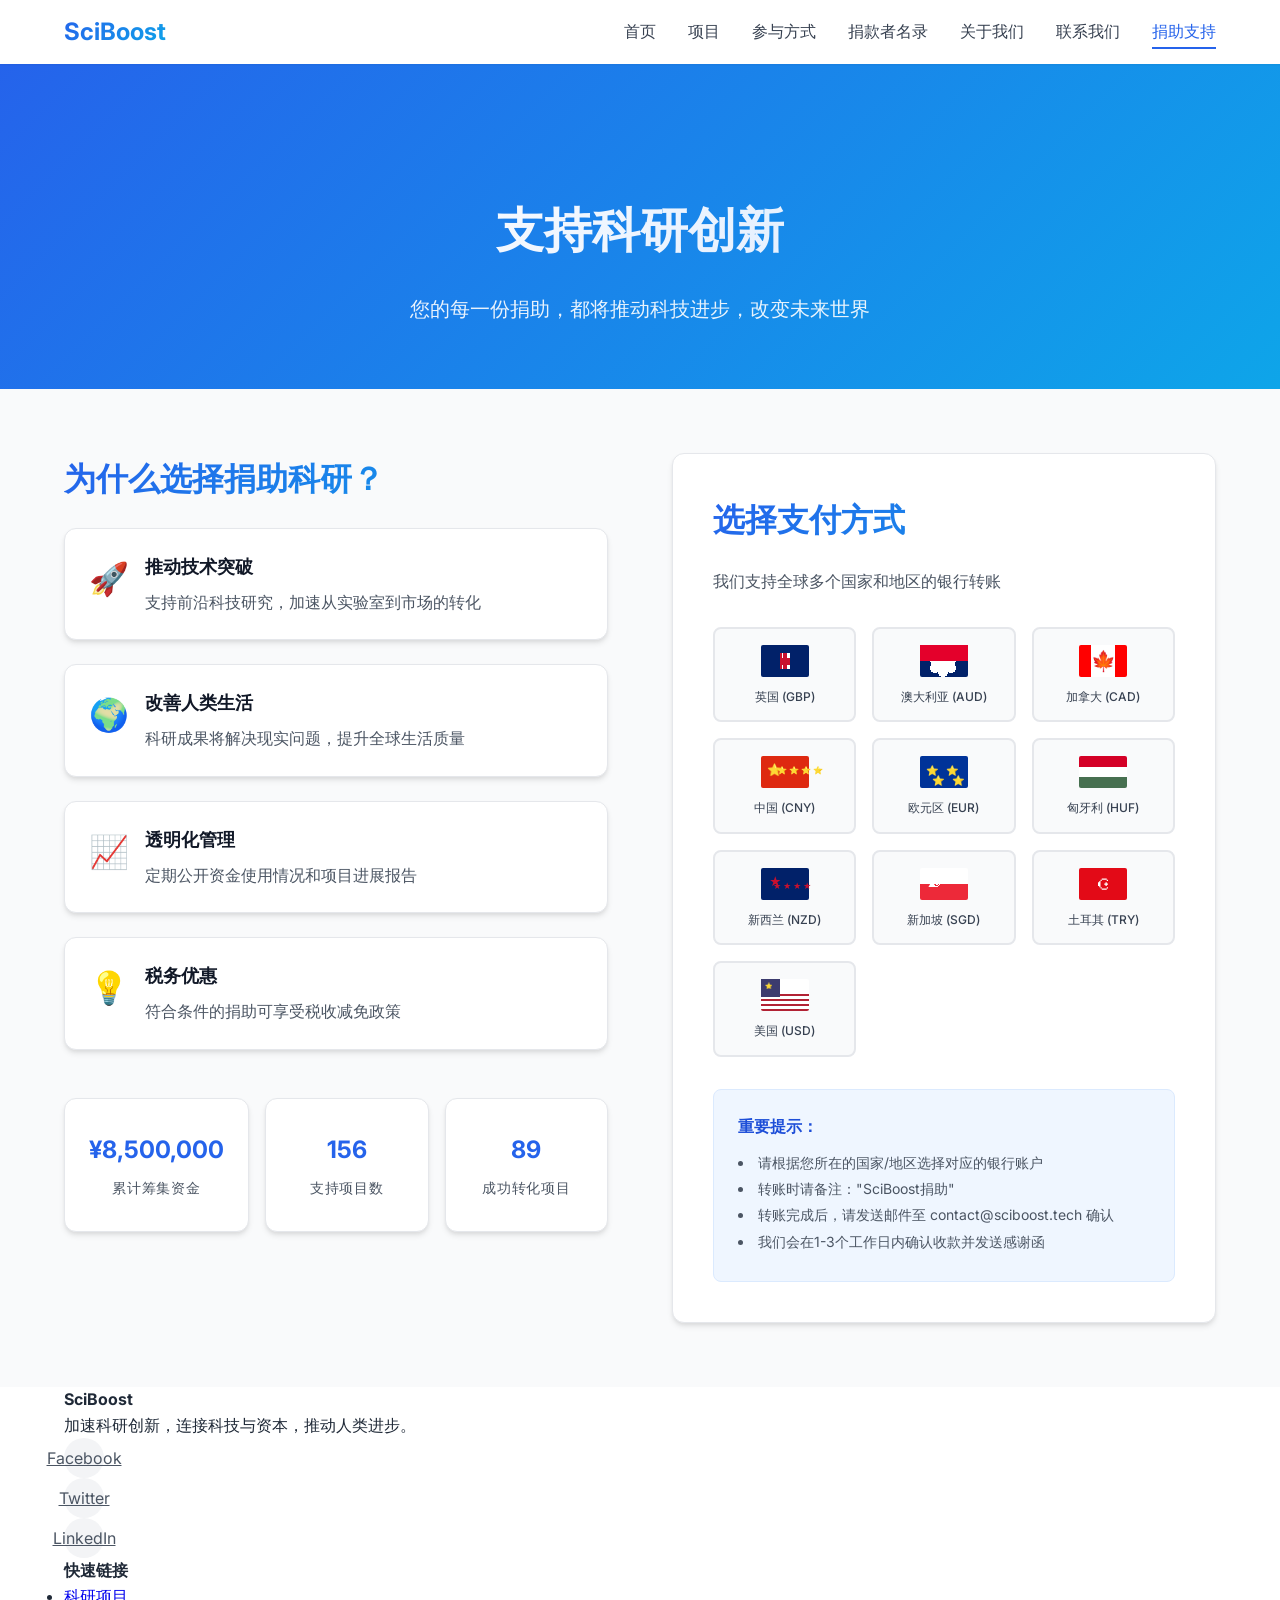
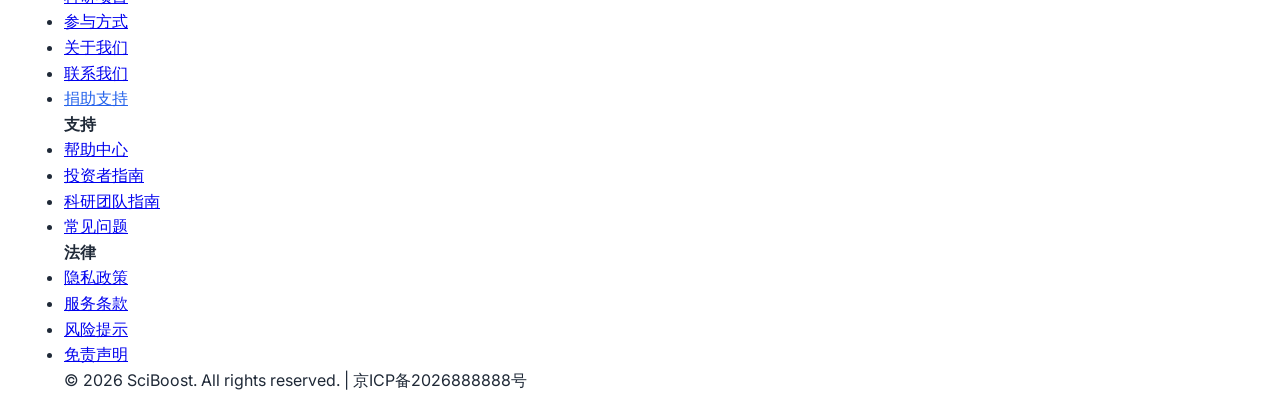
==== donation.html @ 9446a7ec "更新捐款方式和感谢页面" ====
<!DOCTYPE html>
<html lang="zh-CN">
<head>
    <meta charset="UTF-8">
    <meta name="viewport" content="width=device-width, initial-scale=1.0">
    <title>捐助支持 - SciBoost</title>
    <link rel="stylesheet" href="styles.css">
    <link rel="preconnect" href="https://fonts.googleapis.com">
    <link rel="preconnect" href="https://fonts.gstatic.com" crossorigin>
    <link href="https://fonts.googleapis.com/css2?family=Inter:wght@300;400;500;600;700&display=swap" rel="stylesheet">
</head>
<body>
    <!-- 导航栏 -->
    <nav class="navbar">
        <div class="container">
            <div class="logo">
                <a href="index.html" class="logo-text">SciBoost</a>
            </div>
            <ul class="nav-links">
                <li><a href="index.html">首页</a></li>
                <li><a href="index.html#projects">项目</a></li>
                <li><a href="index.html#how-to-participate">参与方式</a></li>
                <li><a href="donors.html">捐款者名录</a></li>
                <li><a href="index.html#about">关于我们</a></li>
                <li><a href="index.html#contact">联系我们</a></li>
                <li><a href="donation.html" class="active">捐助支持</a></li>
            </ul>
            <div class="mobile-menu-toggle">
                <span></span>
                <span></span>
                <span></span>
            </div>
        </div>
    </nav>

    <!-- 支付页面头部 -->
    <section class="donation-hero">
        <div class="container">
            <div class="donation-hero-content">
                <h1 class="donation-title">支持科研创新</h1>
                <p class="donation-subtitle">您的每一份捐助，都将推动科技进步，改变未来世界</p>
            </div>
        </div>
    </section>

    <!-- 支付页面主体 -->
    <section class="donation-main">
        <div class="container">
            <div class="donation-content">
                <!-- 左侧：支付说明 -->
                <div class="donation-info">
                    <h2>为什么选择捐助科研？</h2>
                    <div class="donation-benefits">
                        <div class="benefit-item">
                            <div class="benefit-icon">🚀</div>
                            <div class="benefit-content">
                                <h3>推动技术突破</h3>
                                <p>支持前沿科技研究，加速从实验室到市场的转化</p>
                            </div>
                        </div>
                        <div class="benefit-item">
                            <div class="benefit-icon">🌍</div>
                            <div class="benefit-content">
                                <h3>改善人类生活</h3>
                                <p>科研成果将解决现实问题，提升全球生活质量</p>
                            </div>
                        </div>
                        <div class="benefit-item">
                            <div class="benefit-icon">📈</div>
                            <div class="benefit-content">
                                <h3>透明化管理</h3>
                                <p>定期公开资金使用情况和项目进展报告</p>
                            </div>
                        </div>
                        <div class="benefit-item">
                            <div class="benefit-icon">💡</div>
                            <div class="benefit-content">
                                <h3>税务优惠</h3>
                                <p>符合条件的捐助可享受税收减免政策</p>
                            </div>
                        </div>
                    </div>

                    <div class="donation-stats">
                        <div class="stat-card">
                            <div class="stat-number">¥8,500,000</div>
                            <div class="stat-label">累计筹集资金</div>
                        </div>
                        <div class="stat-card">
                            <div class="stat-number">156</div>
                            <div class="stat-label">支持项目数</div>
                        </div>
                        <div class="stat-card">
                            <div class="stat-number">89</div>
                            <div class="stat-label">成功转化项目</div>
                        </div>
                    </div>
                </div>

                <!-- 右侧：银行账户选择 -->
                <div class="bank-accounts">
                    <h2>选择支付方式</h2>
                    <p class="bank-accounts-subtitle">我们支持全球多个国家和地区的银行转账</p>

                    <div class="country-flags">
                        <!-- 英国 -->
                        <div class="country-flag" data-country="uk">
                            <div class="flag-icon">
                                <div class="flag-uk"></div>
                            </div>
                            <div class="flag-name">英国 (GBP)</div>
                        </div>

                        <!-- 澳大利亚 -->
                        <div class="country-flag" data-country="au">
                            <div class="flag-icon">
                                <div class="flag-au"></div>
                            </div>
                            <div class="flag-name">澳大利亚 (AUD)</div>
                        </div>

                        <!-- 加拿大 -->
                        <div class="country-flag" data-country="ca">
                            <div class="flag-icon">
                                <div class="flag-ca"></div>
                            </div>
                            <div class="flag-name">加拿大 (CAD)</div>
                        </div>

                        <!-- 中国 -->
                        <div class="country-flag" data-country="cn">
                            <div class="flag-icon">
                                <div class="flag-cn"></div>
                            </div>
                            <div class="flag-name">中国 (CNY)</div>
                        </div>

                        <!-- 欧元区 -->
                        <div class="country-flag" data-country="eu">
                            <div class="flag-icon">
                                <div class="flag-eu"></div>
                            </div>
                            <div class="flag-name">欧元区 (EUR)</div>
                        </div>

                        <!-- 匈牙利 -->
                        <div class="country-flag" data-country="hu">
                            <div class="flag-icon">
                                <div class="flag-hu"></div>
                            </div>
                            <div class="flag-name">匈牙利 (HUF)</div>
                        </div>

                        <!-- 新西兰 -->
                        <div class="country-flag" data-country="nz">
                            <div class="flag-icon">
                                <div class="flag-nz"></div>
                            </div>
                            <div class="flag-name">新西兰 (NZD)</div>
                        </div>

                        <!-- 新加坡 -->
                        <div class="country-flag" data-country="sg">
                            <div class="flag-icon">
                                <div class="flag-sg"></div>
                            </div>
                            <div class="flag-name">新加坡 (SGD)</div>
                        </div>

                        <!-- 土耳其 -->
                        <div class="country-flag" data-country="tr">
                            <div class="flag-icon">
                                <div class="flag-tr"></div>
                            </div>
                            <div class="flag-name">土耳其 (TRY)</div>
                        </div>

                        <!-- 美国 -->
                        <div class="country-flag" data-country="us">
                            <div class="flag-icon">
                                <div class="flag-us"></div>
                            </div>
                            <div class="flag-name">美国 (USD)</div>
                        </div>
                    </div>

                    <div class="donation-note">
                        <p><strong>重要提示：</strong></p>
                        <ul>
                            <li>请根据您所在的国家/地区选择对应的银行账户</li>
                            <li>转账时请备注："SciBoost捐助"</li>
                            <li>转账完成后，请发送邮件至 contact@sciboost.tech 确认</li>
                            <li>我们会在1-3个工作日内确认收款并发送感谢函</li>
                        </ul>
                    </div>
                </div>
            </div>
        </div>
    </section>

    <!-- 银行账户详情弹窗 -->
    <div class="bank-modal" id="bankModal">
        <div class="bank-modal-overlay" id="bankModalOverlay"></div>
        <div class="bank-modal-content">
            <div class="bank-modal-header">
                <h3 id="modalCountryName">银行账户详情</h3>
                <button class="bank-modal-close" id="bankModalClose">
                    <svg width="24" height="24" viewBox="0 0 24 24" fill="none" stroke="currentColor" stroke-width="2">
                        <line x1="18" y1="6" x2="6" y2="18"></line>
                        <line x1="6" y1="6" x2="18" y2="18"></line>
                    </svg>
                </button>
            </div>
            <div class="bank-modal-body" id="bankModalBody">
                <!-- 账户详情将通过JavaScript动态填充 -->
            </div>
            <div class="bank-modal-footer">
                <button class="btn btn-secondary" id="copyAllBtn">复制全部信息</button>
                <button class="btn btn-primary" id="closeModalBtn">关闭</button>
            </div>
        </div>
    </div>

    <!-- 页脚 -->
    <footer class="footer">
        <div class="container">
            <div class="footer-content">
                <div class="footer-section">
                    <h4 class="footer-title">SciBoost</h4>
                    <p class="footer-description">
                        加速科研创新，连接科技与资本，推动人类进步。
                    </p>
                    <div class="footer-social">
                        <a href="#" class="social-link">Facebook</a>
                        <a href="#" class="social-link">Twitter</a>
                        <a href="#" class="social-link">LinkedIn</a>
                    </div>
                </div>
                <div class="footer-section">
                    <h4 class="footer-subtitle">快速链接</h4>
                    <ul class="footer-links">
                        <li><a href="index.html#projects">科研项目</a></li>
                        <li><a href="index.html#how-to-participate">参与方式</a></li>
                        <li><a href="index.html#about">关于我们</a></li>
                        <li><a href="index.html#contact">联系我们</a></li>
                        <li><a href="donation.html" style="color: var(--primary-blue)">捐助支持</a></li>
                    </ul>
                </div>
                <div class="footer-section">
                    <h4 class="footer-subtitle">支持</h4>
                    <ul class="footer-links">
                        <li><a href="#">帮助中心</a></li>
                        <li><a href="#">投资者指南</a></li>
                        <li><a href="#">科研团队指南</a></li>
                        <li><a href="#">常见问题</a></li>
                    </ul>
                </div>
                <div class="footer-section">
                    <h4 class="footer-subtitle">法律</h4>
                    <ul class="footer-links">
                        <li><a href="#">隐私政策</a></li>
                        <li><a href="#">服务条款</a></li>
                        <li><a href="#">风险提示</a></li>
                        <li><a href="#">免责声明</a></li>
                    </ul>
                </div>
            </div>
            <div class="footer-bottom">
                <p>&copy; 2026 SciBoost. All rights reserved. | 京ICP备2026888888号</p>
            </div>
        </div>
    </footer>

    <script src="script.js"></script>
    <script>
        // 银行账户数据
        const bankAccounts = {
            uk: {
                country: '英国 (GBP)',
                accounts: [
                    { label: '账户名称', value: 'XU YANG' },
                    { label: '账号', value: '45175877' },
                    { label: 'SORT码', value: '60-84-64', note: '从英国汇款时使用' },
                    { label: 'IBAN代码', value: 'GB86 TRWI 6084 6445 1758 77' },
                    { label: 'Swift/BIC', value: 'TRWIGB2LXXX', note: '从英国境外汇款时使用' },
                    { label: '银行名称和地址', value: 'Wise Payments Limited, Worship Square, 65 Clifton Street, London, EC2A 4JE, United Kingdom' }
                ]
            },
            au: {
                country: '澳大利亚 (AUD)',
                accounts: [
                    { label: '账户名称', value: 'XU YANG' },
                    { label: '账号', value: '239695052' },
                    { label: 'BSB代码', value: '774-001', note: '从澳大利亚汇款时使用' },
                    { label: 'Swift/BIC', value: 'TRWIAUS1XXX', note: '从澳大利亚境外汇款时使用' },
                    { label: '银行名称和地址', value: 'Wise Australia Pty Ltd, Suite 1, Level 11, 66 Goulburn Street, Sydney, NSW, 2000, Australia' }
                ]
            },
            ca: {
                country: '加拿大 (CAD)',
                accounts: [
                    { label: '账户名称', value: 'XU YANG' },
                    { label: '账号', value: '200117439887' },
                    { label: '机构号码', value: '621', note: '从加拿大汇款时使用' },
                    { label: '汇款号码', value: '16001', note: '从加拿大汇款时使用' },
                    { label: 'Swift/BIC', value: 'TRWICAW1XXX', note: '从加拿大境外汇款时使用' },
                    { label: '银行名称和地址', value: 'Wise Payments Canada Inc., 99 Bank Street, Suite 1420, Ottawa, ON, K1P 1H4, Canada' }
                ]
            },
            cn: {
                country: '中国 (CNY)',
                accounts: [
                    { label: '账户名称', value: 'XU YANG' },
                    { label: 'IBAN代码', value: 'GB86 TRWI 6084 6445 1758 77' },
                    { label: 'Swift/BIC', value: 'TRWIGB2LXXX' },
                    { label: '银行名称和地址', value: 'Wise Payments Limited, Worship Square, 65 Clifton Street, London, EC2A 4JE, United Kingdom' }
                ]
            },
            eu: {
                country: '欧元区 (EUR)',
                accounts: [
                    { label: '账户名称', value: 'XU YANG' },
                    { label: 'IBAN代码', value: 'BE55 9675 1150 8244' },
                    { label: 'Swift/BIC', value: 'TRWIBEB1XXX', note: '从SEPA境外汇款时使用' },
                    { label: '银行名称和地址', value: 'Wise, Rue du Trône 100, 3rd floor, Brussels, 1050, Belgium' }
                ]
            },
            hu: {
                country: '匈牙利 (HUF)',
                accounts: [
                    { label: '账户名称', value: 'XU YANG' },
                    { label: '账号', value: '12600016-10807794-31022361' },
                    { label: 'IBAN代码', value: 'HU02 1260 0016 1080 7794 3102 2361' },
                    { label: 'Swift/BIC', value: 'TRWIBEBBXXX', note: '从匈牙利境外汇款时使用' },
                    { label: '银行名称和地址', value: 'Wise, Rue du Trône 100, 3rd floor, Brussels, 1050, Belgium' }
                ]
            },
            nz: {
                country: '新西兰 (NZD)',
                accounts: [
                    { label: '账户名称', value: 'XU YANG' },
                    { label: '账号', value: '04-2021-0374983-80' },
                    { label: 'Swift/BIC', value: 'TRWINZ21XXX', note: '从新西兰境外汇款时使用' },
                    { label: '银行名称和地址', value: 'Wise Payments Ltd. - New Zealand Branch, 1st Floor, Worship Square, 65 Clifton Street, London, EC2A 4JE, United Kingdom' }
                ]
            },
            sg: {
                country: '新加坡 (SGD)',
                accounts: [
                    { label: '账户名称', value: 'XU YANG' },
                    { label: '账号', value: '271-870-12' },
                    { label: '银行代码', value: '0516', note: '从新加坡汇款时使用' },
                    { label: 'Swift/BIC', value: 'TRWISGSGXXX', note: '从新加坡境外汇款时使用' },
                    { label: '银行名称和地址', value: 'Wise Asia-Pacific Pte. Ltd., 2 Tanjong Katong Road, #07-01, PLQ3, Singapore, 437161, Singapore' }
                ]
            },
            tr: {
                country: '土耳其 (TRY)',
                accounts: [
                    { label: '账户持有人', value: 'XU YANG' },
                    { label: 'IBAN代码', value: 'TR53 0010 3000 0000 0081 1715 92' },
                    { label: '银行名称', value: 'Fibabanka A.Ş.' },
                    { label: '银行名称和地址', value: 'Wise Payments Limited, 1st Floor, Worship Square, 65 Clifton Street, London, EC2A 4JE, United Kingdom' }
                ]
            },
            us: {
                country: '美国 (USD)',
                accounts: [
                    { label: '账户名称', value: 'XU YANG' },
                    { label: '账号', value: '219409703802' },
                    { label: '账户类型', value: 'Checking', note: '从美国汇款时使用' },
                    { label: '汇款路径代码', value: '101019628', note: '供电汇和ACH使用' },
                    { label: 'Swift/BIC', value: 'TRWIUS35XXX', note: '从美国境外汇款时使用' },
                    { label: '银行名称和地址', value: 'Wise US Inc, 108 W 13th St, Wilmington, DE, 19801, United States' }
                ]
            }
        };

        // 初始化支付页面
        document.addEventListener('DOMContentLoaded', function() {
            initDonationPage();
        });

        function initDonationPage() {
            const countryFlags = document.querySelectorAll('.country-flag');
            const modal = document.getElementById('bankModal');
            const modalOverlay = document.getElementById('bankModalOverlay');
            const modalClose = document.getElementById('bankModalClose');
            const closeModalBtn = document.getElementById('closeModalBtn');
            const copyAllBtn = document.getElementById('copyAllBtn');

            // 为每个国家旗帜添加点击事件
            countryFlags.forEach(flag => {
                flag.addEventListener('click', function() {
                    const country = this.dataset.country;
                    showBankModal(country);
                });
            });

            // 关闭弹窗
            function closeModal() {
                modal.classList.remove('active');
                document.body.style.overflow = '';
            }

            modalClose.addEventListener('click', closeModal);
            closeModalBtn.addEventListener('click', closeModal);
            modalOverlay.addEventListener('click', closeModal);

            // ESC键关闭弹窗
            document.addEventListener('keydown', function(e) {
                if (e.key === 'Escape' && modal.classList.contains('active')) {
                    closeModal();
                }
            });

            // 复制全部信息
            copyAllBtn.addEventListener('click', function() {
                const modalBody = document.getElementById('bankModalBody');
                const accountItems = modalBody.querySelectorAll('.account-item');
                let allInfo = '';

                accountItems.forEach(item => {
                    const label = item.querySelector('.account-label').textContent;
                    const value = item.querySelector('.account-value').textContent;
                    const note = item.querySelector('.account-note');
                    
                    allInfo += `${label}: ${value}\n`;
                    if (note) {
                        allInfo += `备注: ${note.textContent}\n`;
                    }
                    allInfo += '\n';
                });

                copyToClipboard(allInfo, '全部信息已复制到剪贴板');
            });
        }

        function showBankModal(country) {
            const accountData = bankAccounts[country];
            if (!accountData) return;

            const modal = document.getElementById('bankModal');
            const modalCountryName = document.getElementById('modalCountryName');
            const modalBody = document.getElementById('bankModalBody');

            modalCountryName.textContent = `${accountData.country} - 银行账户详情`;

            // 生成账户详情HTML
            let accountHTML = '';
            accountData.accounts.forEach((account, index) => {
                accountHTML += `
                    <div class="account-item">
                        <div class="account-label-wrapper">
                            <span class="account-label">${account.label}</span>
                            <button class="copy-btn" data-index="${index}">复制</button>
                        </div>
                        <div class="account-value" data-value="${account.value}">${account.value}</div>
                        ${account.note ? `<div class="account-note">${account.note}</div>` : ''}
                    </div>
                `;
            });

            modalBody.innerHTML = accountHTML;

            // 为每个复制按钮添加事件
            const copyBtns = modalBody.querySelectorAll('.copy-btn');
            copyBtns.forEach(btn => {
                btn.addEventListener('click', function() {
                    const index = this.dataset.index;
                    const accountItem = accountData.accounts[index];
                    const textToCopy = `${accountItem.label}: ${accountItem.value}`;
                    
                    copyToClipboard(textToCopy, `${accountItem.label}已复制到剪贴板`);
                });
            });

            // 显示弹窗
            modal.classList.add('active');
            document.body.style.overflow = 'hidden';
        }

        function copyToClipboard(text, successMessage) {
            navigator.clipboard.writeText(text).then(function() {
                showCopyMessage(successMessage);
            }).catch(function(err) {
                // 降级方案
                const textArea = document.createElement('textarea');
                textArea.value = text;
                document.body.appendChild(textArea);
                textArea.select();
                document.execCommand('copy');
                document.body.removeChild(textArea);
                showCopyMessage(successMessage);
            });
        }

        function showCopyMessage(message) {
            const messageDiv = document.createElement('div');
            messageDiv.textContent = message;
            messageDiv.style.cssText = `
                position: fixed;
                top: 100px;
                right: 20px;
                background: var(--success-green);
                color: white;
                padding: 1rem 1.5rem;
                border-radius: 8px;
                font-weight: 500;
                z-index: 9999;
                transform: translateX(100%);
                transition: transform 0.3s ease-out;
                max-width: 300px;
                box-shadow: 0 4px 12px rgba(0, 0, 0, 0.15);
                backdrop-filter: blur(10px);
            `;

            document.body.appendChild(messageDiv);

            setTimeout(() => {
                messageDiv.style.transform = 'translateX(0)';
            }, 100);

            setTimeout(() => {
                messageDiv.style.transform = 'translateX(100%)';
                setTimeout(() => {
                    if (messageDiv.parentNode) {
                        document.body.removeChild(messageDiv);
                    }
                }, 300);
            }, 3000);
        }
    </script>
</body>
</html>
---- styles.css ----
/* ========================================
   SciBoost 科技研发资金募集网站样式
   主色调：蓝色 + 白色
   风格：现代科技、专业可信、清爽简洁
   ======================================== */

/* CSS 重置和基础样式 */
* {
    margin: 0;
    padding: 0;
    box-sizing: border-box;
}

:root {
    /* 主色调 */
    --primary-blue: #2563eb;
    --primary-blue-dark: #1d4ed8;
    --primary-blue-light: #3b82f6;
    --primary-blue-100: #dbeafe;
    --primary-blue-50: #eff6ff;
    
    /* 辅助色 */
    --secondary-blue: #0ea5e9;
    --accent-cyan: #06b6d4;
    --success-green: #10b981;
    --warning-orange: #f59e0b;
    --error-red: #ef4444;
    
    /* 中性色 */
    --white: #ffffff;
    --gray-50: #f9fafb;
    --gray-100: #f3f4f6;
    --gray-200: #e5e7eb;
    --gray-300: #d1d5db;
    --gray-400: #9ca3af;
    --gray-500: #6b7280;
    --gray-600: #4b5563;
    --gray-700: #374151;
    --gray-800: #1f2937;
    --gray-900: #111827;
    --black: #000000;
    
    /* 渐变 */
    --gradient-blue: linear-gradient(135deg, var(--primary-blue) 0%, var(--secondary-blue) 100%);
    --gradient-blue-light: linear-gradient(135deg, var(--primary-blue-light) 0%, var(--accent-cyan) 100%);
    --gradient-hero: linear-gradient(135deg, rgba(37, 99, 235, 0.9) 0%, rgba(14, 165, 233, 0.8) 100%);
    
    /* 阴影 */
    --shadow-sm: 0 1px 2px 0 rgba(0, 0, 0, 0.05);
    --shadow-md: 0 4px 6px -1px rgba(0, 0, 0, 0.1), 0 2px 4px -1px rgba(0, 0, 0, 0.06);
    --shadow-lg: 0 10px 15px -3px rgba(0, 0, 0, 0.1), 0 4px 6px -2px rgba(0, 0, 0, 0.05);
    --shadow-xl: 0 20px 25px -5px rgba(0, 0, 0, 0.1), 0 10px 10px -5px rgba(0, 0, 0, 0.04);
    
    /* 圆角 */
    --radius-sm: 0.25rem;
    --radius-md: 0.375rem;
    --radius-lg: 0.5rem;
    --radius-xl: 0.75rem;
    --radius-2xl: 1rem;
    
    /* 过渡动画 */
    --transition-fast: 0.15s ease-in-out;
    --transition-normal: 0.3s ease-in-out;
    --transition-slow: 0.5s ease-in-out;
}

html {
    scroll-behavior: smooth;
}

body {
    font-family: 'Inter', -apple-system, BlinkMacSystemFont, 'Segoe UI', Roboto, 'Helvetica Neue', Arial, sans-serif;
    line-height: 1.6;
    color: var(--gray-800);
    background-color: var(--white);
    -webkit-font-smoothing: antialiased;
    -moz-osx-font-smoothing: grayscale;
}

/* 容器 */
.container {
    max-width: 1200px;
    margin: 0 auto;
    padding: 0 1.5rem;
}

/* 按钮样式 */
.btn {
    display: inline-flex;
    align-items: center;
    justify-content: center;
    padding: 0.75rem 1.5rem;
    border: none;
    border-radius: var(--radius-lg);
    font-weight: 500;
    font-size: 1rem;
    text-decoration: none;
    cursor: pointer;
    transition: all var(--transition-fast);
    outline: none;
    position: relative;
    overflow: hidden;
}

.btn::before {
    content: '';
    position: absolute;
    top: 50%;
    left: 50%;
    width: 0;
    height: 0;
    border-radius: 50%;
    background: rgba(255, 255, 255, 0.3);
    transform: translate(-50%, -50%);
    transition: width var(--transition-normal), height var(--transition-normal);
}

.btn:active::before {
    width: 300px;
    height: 300px;
}

.btn-primary {
    background: var(--gradient-blue);
    color: var(--white);
    box-shadow: var(--shadow-md);
}

.btn-primary:hover {
    transform: translateY(-2px);
    box-shadow: var(--shadow-lg);
}

.btn-primary:active {
    transform: translateY(0);
}

.btn-secondary {
    background: transparent;
    color: var(--primary-blue);
    border: 2px solid var(--primary-blue);
}

.btn-secondary:hover {
    background: var(--primary-blue);
    color: var(--white);
}

.btn-large {
    padding: 1rem 2rem;
    font-size: 1.125rem;
    font-weight: 600;
}

.btn-small {
    padding: 0.5rem 1rem;
    font-size: 0.875rem;
}

/* 导航栏 */
.navbar {
    position: fixed;
    top: 0;
    left: 0;
    right: 0;
    background: rgba(255, 255, 255, 0.95);
    backdrop-filter: blur(10px);
    box-shadow: var(--shadow-sm);
    z-index: 1000;
    transition: all var(--transition-normal);
}

.navbar.scrolled {
    background: var(--white);
    box-shadow: var(--shadow-md);
}

.navbar .container {
    display: flex;
    align-items: center;
    justify-content: space-between;
    height: 4rem;
}

.logo {
    display: flex;
    align-items: center;
}

.logo-text {
    font-size: 1.5rem;
    font-weight: 700;
    background: var(--gradient-blue);
    -webkit-background-clip: text;
    -webkit-text-fill-color: transparent;
    background-clip: text;
}

.nav-links {
    display: flex;
    list-style: none;
    gap: 2rem;
}

.nav-links a {
    text-decoration: none;
    color: var(--gray-700);
    font-weight: 500;
    transition: color var(--transition-fast);
    position: relative;
}

.nav-links a:hover {
    color: var(--primary-blue);
}

.nav-links a::after {
    content: '';
    position: absolute;
    bottom: -0.5rem;
    left: 0;
    width: 0;
    height: 2px;
    background: var(--primary-blue);
    transition: width var(--transition-fast);
}

.nav-links a:hover::after {
    width: 100%;
}

.nav-links a.active {
    color: var(--primary-blue);
}

.nav-links a.active::after {
    width: 100%;
}

.mobile-menu-toggle {
    display: none;
    flex-direction: column;
    cursor: pointer;
    padding: 0.5rem;
}

.mobile-menu-toggle span {
    width: 24px;
    height: 2px;
    background: var(--gray-800);
    margin: 3px 0;
    transition: var(--transition-fast);
}

.mobile-menu-toggle.active span:nth-child(1) {
    transform: rotate(45deg) translate(5px, 5px);
}

.mobile-menu-toggle.active span:nth-child(2) {
    opacity: 0;
}

.mobile-menu-toggle.active span:nth-child(3) {
    transform: rotate(-45deg) translate(7px, -6px);
}

/* 移动端菜单样式 */
@media (max-width: 768px) {
    .nav-links {
        position: fixed;
        top: 4rem;
        right: -100%;
        width: 100%;
        height: calc(100vh - 4rem);
        background: var(--white);
        flex-direction: column;
        padding: 2rem;
        gap: 1.5rem;
        transition: right var(--transition-normal);
        box-shadow: var(--shadow-lg);
        overflow-y: auto;
    }

    .nav-links.active {
        right: 0;
    }

    .nav-links a {
        font-size: 1.125rem;
        padding: 0.75rem 0;
        border-bottom: 1px solid var(--gray-200);
    }

    .nav-links a::after {
        display: none;
    }
}

/* Hero 区域 */
.hero {
    position: relative;
    min-height: 100vh;
    display: flex;
    align-items: center;
    justify-content: center;
    background: url('https://images.unsplash.com/photo-1518770660439-4636190af475?w=1920&h=1080&fit=crop') center/cover no-repeat;
    overflow: hidden;
}

.hero-background {
    position: absolute;
    top: 0;
    left: 0;
    right: 0;
    bottom: 0;
    background: var(--gradient-hero);
}

.gradient-overlay {
    position: absolute;
    top: 0;
    left: 0;
    right: 0;
    bottom: 0;
    background: radial-gradient(circle at 20% 30%, rgba(59, 130, 246, 0.3) 0%, transparent 50%),
                radial-gradient(circle at 80% 70%, rgba(14, 165, 233, 0.2) 0%, transparent 50%);
}

.hero-content {
    position: relative;
    text-align: center;
    color: var(--white);
    z-index: 2;
    max-width: 800px;
    padding: 0 1.5rem;
    animation: fadeInUp 1s ease-out;
}

.hero-title {
    font-size: 4rem;
    font-weight: 800;
    margin-bottom: 1rem;
    letter-spacing: -0.02em;
}

.gradient-text {
    background: linear-gradient(135deg, var(--white) 0%, var(--primary-blue-100) 100%);
    -webkit-background-clip: text;
    -webkit-text-fill-color: transparent;
    background-clip: text;
}

.hero-subtitle {
    font-size: 1.5rem;
    font-weight: 300;
    margin-bottom: 1.5rem;
    opacity: 0.9;
}

.hero-description {
    font-size: 1.125rem;
    margin-bottom: 2.5rem;
    opacity: 0.8;
    max-width: 600px;
    margin-left: auto;
    margin-right: auto;
}

.hero-buttons {
    display: flex;
    gap: 1rem;
    justify-content: center;
    flex-wrap: wrap;
}

.scroll-indicator {
    position: absolute;
    bottom: 2rem;
    left: 50%;
    transform: translateX(-50%);
    animation: bounce 2s infinite;
}

.scroll-arrow {
    width: 30px;
    height: 50px;
    border: 2px solid rgba(255, 255, 255, 0.5);
    border-radius: 15px;
    position: relative;
}

.scroll-arrow::before {
    content: '';
    position: absolute;
    top: 10px;
    left: 50%;
    width: 6px;
    height: 10px;
    background: rgba(255, 255, 255, 0.8);
    border-radius: 3px;
    transform: translateX(-50%);
    animation: scroll 2s infinite;
}

/* 项目展示模块 */
.projects-section {
    padding: 6rem 0;
    background: var(--gray-50);
}

.section-header {
    text-align: center;
    margin-bottom: 4rem;
}

.section-title {
    font-size: 2.5rem;
    font-weight: 700;
    color: var(--gray-900);
    margin-bottom: 1rem;
    background: var(--gradient-blue);
    -webkit-background-clip: text;
    -webkit-text-fill-color: transparent;
    background-clip: text;
}

.section-subtitle {
    font-size: 1.125rem;
    color: var(--gray-600);
    max-width: 600px;
    margin: 0 auto;
}

.projects-grid {
    display: grid;
    grid-template-columns: repeat(auto-fit, minmax(350px, 1fr));
    gap: 2rem;
}

.project-card {
    background: var(--white);
    border-radius: var(--radius-xl);
    overflow: hidden;
    box-shadow: var(--shadow-md);
    transition: all var(--transition-normal);
    border: 1px solid var(--gray-200);
}

.project-card:hover {
    transform: translateY(-8px);
    box-shadow: var(--shadow-xl);
}

.project-image {
    position: relative;
    height: 200px;
    overflow: hidden;
}

.project-image img {
    width: 100%;
    height: 100%;
    object-fit: cover;
    transition: transform var(--transition-normal);
}

.project-card:hover .project-image img {
    transform: scale(1.05);
}

.project-category {
    position: absolute;
    top: 1rem;
    left: 1rem;
    background: var(--gradient-blue);
    color: var(--white);
    padding: 0.5rem 1rem;
    border-radius: var(--radius-lg);
    font-size: 0.875rem;
    font-weight: 600;
    text-transform: uppercase;
    letter-spacing: 0.05em;
}

.project-content {
    padding: 2rem;
}

.project-title {
    font-size: 1.25rem;
    font-weight: 600;
    color: var(--gray-900);
    margin-bottom: 1rem;
    line-height: 1.4;
}

.project-description {
    color: var(--gray-600);
    margin-bottom: 1.5rem;
    line-height: 1.6;
    font-size: 0.95rem;
}

.project-stats {
    display: grid;
    grid-template-columns: repeat(3, 1fr);
    gap: 1rem;
    margin-bottom: 1.5rem;
}

.stat-item {
    text-align: center;
}

.stat-value {
    display: block;
    font-size: 1.125rem;
    font-weight: 600;
    color: var(--gray-900);
}

.stat-value.overfunded {
    color: var(--success-green);
}

.stat-label {
    display: block;
    font-size: 0.75rem;
    color: var(--gray-500);
    text-transform: uppercase;
    letter-spacing: 0.05em;
}

.progress-bar {
    width: 100%;
    height: 8px;
    background: var(--gray-200);
    border-radius: 4px;
    overflow: hidden;
    margin-bottom: 1rem;
}

.progress-fill {
    height: 100%;
    background: var(--gradient-blue);
    border-radius: 4px;
    transition: width var(--transition-slow);
    width: 0;
}

.progress-fill.overfunded {
    background: var(--success-green);
}

.project-footer {
    display: flex;
    justify-content: space-between;
    align-items: center;
}

.project-buttons {
    display: flex;
    gap: 0.5rem;
}

.days-left {
    font-size: 0.875rem;
    color: var(--gray-500);
}

.project-status {
    font-size: 0.875rem;
    font-weight: 600;
    color: var(--success-green);
}

/* 参与方式模块 */
.participate-section {
    padding: 6rem 0;
    background: var(--white);
}

.steps-container {
    display: flex;
    align-items: center;
    justify-content: center;
    gap: 2rem;
    margin-bottom: 3rem;
    flex-wrap: wrap;
}

.step-item {
    text-align: center;
    max-width: 200px;
    flex: 1;
    min-width: 150px;
}

.step-number {
    width: 48px;
    height: 48px;
    background: var(--gradient-blue);
    color: var(--white);
    border-radius: 50%;
    display: flex;
    align-items: center;
    justify-content: center;
    font-size: 1.25rem;
    font-weight: 700;
    margin: 0 auto 1rem;
}

.step-icon {
    color: var(--primary-blue);
    margin-bottom: 1rem;
}

.step-title {
    font-size: 1.125rem;
    font-weight: 600;
    color: var(--gray-900);
    margin-bottom: 0.5rem;
}

.step-description {
    font-size: 0.875rem;
    color: var(--gray-600);
    line-height: 1.5;
}

.step-arrow {
    color: var(--gray-400);
    align-self: center;
}

.participate-cta {
    text-align: center;
    display: flex;
    gap: 1rem;
    justify-content: center;
    flex-wrap: wrap;
}

/* 关于我们模块 */
.about-section {
    padding: 6rem 0;
    background: var(--gray-50);
}

.about-content {
    display: grid;
    grid-template-columns: 1fr 1fr;
    gap: 4rem;
    align-items: start;
}

.about-text {
    margin-bottom: 2rem;
}

.about-description {
    font-size: 1.125rem;
    color: var(--gray-600);
    line-height: 1.8;
    margin-bottom: 1.5rem;
}

.about-features {
    display: flex;
    flex-direction: column;
    gap: 2rem;
}

.feature-item {
    display: flex;
    align-items: flex-start;
    gap: 1rem;
}

.feature-icon {
    color: var(--primary-blue);
    flex-shrink: 0;
    margin-top: 0.25rem;
}

.feature-content h4 {
    font-size: 1.125rem;
    font-weight: 600;
    color: var(--gray-900);
    margin-bottom: 0.5rem;
}

.feature-content p {
    color: var(--gray-600);
    line-height: 1.6;
}

/* 联系我们模块 */
.contact-section {
    padding: 6rem 0;
    background: var(--white);
}

.contact-content {
    display: grid;
    grid-template-columns: 1fr 1fr;
    gap: 4rem;
}

.contact-item {
    display: flex;
    align-items: flex-start;
    gap: 1rem;
    margin-bottom: 2rem;
}

.contact-icon {
    color: var(--primary-blue);
    margin-top: 0.25rem;
}

.contact-details h4 {
    font-size: 1rem;
    font-weight: 600;
    color: var(--gray-900);
    margin-bottom: 0.25rem;
}

.contact-details p {
    color: var(--gray-600);
}

.social-links {
    display: flex;
    gap: 1rem;
    margin-top: 2rem;
}

.social-link {
    width: 40px;
    height: 40px;
    border-radius: 50%;
    background: var(--gray-100);
    color: var(--gray-600);
    display: flex;
    align-items: center;
    justify-content: center;
    transition: all var(--transition-fast);
}

.social-link:hover {
    background: var(--primary-blue);
    color: var(--white);
}

.contact-form {
    background: var(--gray-50);
    padding: 2rem;
    border-radius: var(--radius-xl);
    border: 1px solid var(--gray-200);
}

.form-group {
    margin-bottom: 1.5rem;
}

.form-group label {
    display: block;
    font-size: 0.875rem;
    font-weight: 500;
    color: var(--gray-700);
    margin-bottom: 0.5rem;
}

.form-group input,
.form-group textarea {
    width: 100%;
    padding: 0.75rem;
    border: 1px solid var(--gray-300);
    border-radius: var(--radius-lg);
    font-size: 1rem;
    font-family: inherit;
    transition: border-color var(--transition-fast);
    background: var(--white);
}

.form-group input:focus,
.form-group textarea:focus {
    outline: none;
    border-color: var(--primary-blue);
    box-shadow: 0 0 0 3px rgba(37, 99, 235, 0.1);
}

/* ==================== 支付页面样式 ==================== */

/* 支付页面头部 */
.donation-hero {
    padding: 8rem 0 4rem;
    background: var(--gradient-blue);
    color: var(--white);
    text-align: center;
    margin-top: 4rem;
}

.donation-hero-content {
    max-width: 800px;
    margin: 0 auto;
    padding: 0 1.5rem;
}

.donation-title {
    font-size: 3rem;
    font-weight: 800;
    margin-bottom: 1.5rem;
    background: linear-gradient(135deg, var(--white) 0%, var(--primary-blue-100) 100%);
    -webkit-background-clip: text;
    -webkit-text-fill-color: transparent;
    background-clip: text;
}

.donation-subtitle {
    font-size: 1.25rem;
    opacity: 0.9;
    max-width: 600px;
    margin: 0 auto;
}

/* 支付页面主体 */
.donation-main {
    padding: 4rem 0;
    background: var(--gray-50);
}

.donation-content {
    display: grid;
    grid-template-columns: 1fr 1fr;
    gap: 4rem;
    align-items: start;
}

.donation-info h2,
.bank-accounts h2 {
    font-size: 2rem;
    font-weight: 700;
    color: var(--gray-900);
    margin-bottom: 1.5rem;
    background: var(--gradient-blue);
    -webkit-background-clip: text;
    -webkit-text-fill-color: transparent;
    background-clip: text;
}

/* 支付说明 */
.donation-benefits {
    display: flex;
    flex-direction: column;
    gap: 1.5rem;
    margin-bottom: 3rem;
}

.benefit-item {
    display: flex;
    align-items: flex-start;
    gap: 1rem;
    padding: 1.5rem;
    background: var(--white);
    border-radius: var(--radius-xl);
    box-shadow: var(--shadow-md);
    border: 1px solid var(--gray-200);
    transition: all var(--transition-normal);
}

.benefit-item:hover {
    transform: translateY(-4px);
    box-shadow: var(--shadow-lg);
}

.benefit-icon {
    font-size: 2rem;
    flex-shrink: 0;
}

.benefit-content h3 {
    font-size: 1.125rem;
    font-weight: 600;
    color: var(--gray-900);
    margin-bottom: 0.5rem;
}

.benefit-content p {
    color: var(--gray-600);
    line-height: 1.6;
}

/* 统计数据 */
.donation-stats {
    display: grid;
    grid-template-columns: repeat(3, 1fr);
    gap: 1rem;
}

.stat-card {
    background: var(--white);
    padding: 2rem 1.5rem;
    border-radius: var(--radius-xl);
    text-align: center;
    box-shadow: var(--shadow-md);
    border: 1px solid var(--gray-200);
    transition: all var(--transition-normal);
}

.stat-card:hover {
    transform: translateY(-4px);
    box-shadow: var(--shadow-lg);
}

.stat-number {
    font-size: 1.5rem;
    font-weight: 700;
    color: var(--primary-blue);
    margin-bottom: 0.5rem;
}

.stat-label {
    font-size: 0.875rem;
    color: var(--gray-600);
    text-transform: uppercase;
    letter-spacing: 0.05em;
}

/* 银行账户选择 */
.bank-accounts {
    background: var(--white);
    padding: 2.5rem;
    border-radius: var(--radius-xl);
    box-shadow: var(--shadow-md);
    border: 1px solid var(--gray-200);
}

.bank-accounts-subtitle {
    color: var(--gray-600);
    margin-bottom: 2rem;
    font-size: 1rem;
}

.country-flags {
    display: grid;
    grid-template-columns: repeat(auto-fit, minmax(140px, 1fr));
    gap: 1rem;
    margin-bottom: 2rem;
}

.country-flag {
    background: var(--gray-50);
    border: 2px solid var(--gray-200);
    border-radius: var(--radius-lg);
    padding: 1rem;
    text-align: center;
    cursor: pointer;
    transition: all var(--transition-fast);
    position: relative;
    overflow: hidden;
}

.country-flag:hover {
    border-color: var(--primary-blue);
    transform: translateY(-4px);
    box-shadow: var(--shadow-md);
}

.country-flag::before {
    content: '';
    position: absolute;
    top: 0;
    left: 0;
    right: 0;
    height: 4px;
    background: var(--gradient-blue);
    transform: translateY(-100%);
    transition: transform var(--transition-fast);
}

.country-flag:hover::before {
    transform: translateY(0);
}

.flag-icon {
    margin-bottom: 0.75rem;
    display: flex;
    justify-content: center;
    align-items: center;
}

/* 国旗样式 */
.flag-uk {
    width: 48px;
    height: 32px;
    background: linear-gradient(0deg, #012169 25%, transparent 25%, transparent 75%, #012169 75%),
                linear-gradient(90deg, #012169 40%, transparent 40%, transparent 60%, #012169 60%),
                linear-gradient(0deg, transparent 40%, #C8102E 40%, #C8102E 60%, transparent 60%),
                linear-gradient(90deg, transparent 45%, #C8102E 45%, #C8102E 55%, transparent 55%),
                linear-gradient(0deg, transparent 36%, #C8102E 36%, #C8102E 44%, transparent 44%),
                linear-gradient(90deg, transparent 36%, #C8102E 36%, #C8102E 44%, transparent 44%);
    background-color: #FFFFFF;
    border-radius: 2px;
}

.flag-au {
    width: 48px;
    height: 32px;
    background: radial-gradient(circle at 15px 15px, white 5px, transparent 5px),
                radial-gradient(circle at 23px 19px, white 5px, transparent 5px),
                radial-gradient(circle at 31px 15px, white 5px, transparent 5px),
                radial-gradient(circle at 23px 11px, white 5px, transparent 5px),
                radial-gradient(circle at 15px 23px, white 5px, transparent 5px),
                radial-gradient(circle at 23px 27px, white 5px, transparent 5px),
                radial-gradient(circle at 31px 23px, white 5px, transparent 5px);
    background-color: #012169;
    border-radius: 2px;
    position: relative;
}

.flag-au::before {
    content: '';
    position: absolute;
    top: 0;
    left: 0;
    width: 100%;
    height: 50%;
    background-color: #E4002B;
}

.flag-ca {
    width: 48px;
    height: 32px;
    background: linear-gradient(90deg, #FF0000 0%, #FF0000 25%, white 25%, white 75%, #FF0000 75%);
    border-radius: 2px;
    position: relative;
}

.flag-ca::before {
    content: '🍁';
    position: absolute;
    top: 50%;
    left: 50%;
    transform: translate(-50%, -50%);
    font-size: 20px;
}

.flag-cn {
    width: 48px;
    height: 32px;
    background: #DE2910;
    border-radius: 2px;
    position: relative;
}

.flag-cn::before {
    content: '⭐';
    position: absolute;
    top: 4px;
    left: 6px;
    font-size: 12px;
    color: #FFDE00;
}

.flag-cn::after {
    content: '⭐⭐⭐⭐';
    position: absolute;
    top: 8px;
    left: 16px;
    font-size: 8px;
    color: #FFDE00;
    letter-spacing: 2px;
}

.flag-eu {
    width: 48px;
    height: 32px;
    background: #003399;
    border-radius: 2px;
    position: relative;
}

.flag-eu::before {
    content: '⭐⭐';
    position: absolute;
    top: 6px;
    left: 6px;
    font-size: 10px;
    color: #FFCC00;
    letter-spacing: 8px;
}

.flag-eu::after {
    content: '⭐⭐';
    position: absolute;
    top: 16px;
    left: 12px;
    font-size: 10px;
    color: #FFCC00;
    letter-spacing: 8px;
}

.flag-hu {
    width: 48px;
    height: 32px;
    background: linear-gradient(0deg, #477050 0%, #477050 33%, white 33%, white 66%, #D40026 66%);
    border-radius: 2px;
}

.flag-nz {
    width: 48px;
    height: 32px;
    background: #012169;
    border-radius: 2px;
    position: relative;
}

.flag-nz::before {
    content: '★';
    position: absolute;
    top: 4px;
    left: 8px;
    font-size: 12px;
    color: #C8102E;
}

.flag-nz::after {
    content: '★★★★';
    position: absolute;
    top: 12px;
    left: 12px;
    font-size: 8px;
    color: #C8102E;
    letter-spacing: 2px;
}

.flag-sg {
    width: 48px;
    height: 32px;
    background: linear-gradient(0deg, #ED2939 0%, #ED2939 50%, white 50%);
    border-radius: 2px;
    position: relative;
}

.flag-sg::before {
    content: '◉';
    position: absolute;
    top: 50%;
    left: 12px;
    transform: translateY(-50%);
    font-size: 16px;
    color: white;
}

.flag-sg::after {
    content: '▲';
    position: absolute;
    top: 50%;
    left: 8px;
    transform: translateY(-50%);
    font-size: 8px;
    color: white;
}

.flag-tr {
    width: 48px;
    height: 32px;
    background: #E30A17;
    border-radius: 2px;
    position: relative;
}

.flag-tr::before {
    content: '☪';
    position: absolute;
    top: 50%;
    left: 50%;
    transform: translate(-50%, -50%);
    font-size: 20px;
    color: white;
}

.flag-us {
    width: 48px;
    height: 32px;
    background: linear-gradient(0deg, #B22234 0%, #B22234 7.7%, white 7.7%, white 15.4%, #B22234 15.4%, #B22234 23.1%, white 23.1%, white 30.8%, #B22234 30.8%, #B22234 38.5%, white 38.5%, white 46.2%, #B22234 46.2%, #B22234 53.8%, white 53.8%);
    border-radius: 2px;
    position: relative;
}

.flag-us::before {
    content: '';
    position: absolute;
    top: 0;
    left: 0;
    width: 40%;
    height: 53.8%;
    background: #3C3B6E;
}

.flag-us::after {
    content: '⭐';
    position: absolute;
    top: 2px;
    left: 4px;
    font-size: 6px;
    color: white;
}

.flag-name {
    font-size: 0.75rem;
    font-weight: 500;
    color: var(--gray-700);
    line-height: 1.3;
}

/* 提示信息 */
.donation-note {
    background: var(--primary-blue-50);
    border: 1px solid var(--primary-blue-100);
    border-radius: var(--radius-lg);
    padding: 1.5rem;
}

.donation-note p {
    font-weight: 600;
    color: var(--primary-blue-dark);
    margin-bottom: 0.75rem;
}

.donation-note ul {
    list-style-position: inside;
    color: var(--gray-600);
    font-size: 0.875rem;
    line-height: 1.6;
}

.donation-note li {
    margin-bottom: 0.25rem;
}

/* ==================== 银行账户弹窗 ==================== */

.bank-modal {
    position: fixed;
    top: 0;
    left: 0;
    right: 0;
    bottom: 0;
    z-index: 2000;
    display: flex;
    align-items: center;
    justify-content: center;
    opacity: 0;
    visibility: hidden;
    transition: all var(--transition-normal);
}

.bank-modal.active {
    opacity: 1;
    visibility: visible;
}

.bank-modal-overlay {
    position: absolute;
    top: 0;
    left: 0;
    right: 0;
    bottom: 0;
    background: rgba(0, 0, 0, 0.5);
    backdrop-filter: blur(4px);
}

.bank-modal-content {
    position: relative;
    background: var(--white);
    border-radius: var(--radius-xl);
    width: 90%;
    max-width: 600px;
    max-height: calc(100vh - 120px);
    overflow-y: auto;
    box-shadow: var(--shadow-xl);
    transform: translateY(20px) scale(0.95);
    transition: all var(--transition-normal);
    z-index: 2001;
}

.bank-modal.active .bank-modal-content {
    transform: translateY(0) scale(1);
}

.bank-modal-header {
    display: flex;
    align-items: center;
    justify-content: space-between;
    padding: 1.5rem 2rem;
    border-bottom: 1px solid var(--gray-200);
    background: var(--gray-50);
    border-radius: var(--radius-xl) var(--radius-xl) 0 0;
}

.bank-modal-header h3 {
    font-size: 1.25rem;
    font-weight: 600;
    color: var(--gray-900);
}

.bank-modal-close {
    background: none;
    border: none;
    color: var(--gray-500);
    cursor: pointer;
    padding: 0.5rem;
    border-radius: var(--radius-md);
    transition: all var(--transition-fast);
}

.bank-modal-close:hover {
    background: var(--gray-200);
    color: var(--gray-900);
}

.bank-modal-body {
    padding: 2rem;
}

.account-item {
    margin-bottom: 1.5rem;
    padding-bottom: 1.5rem;
    border-bottom: 1px solid var(--gray-200);
}

.account-item:last-child {
    border-bottom: none;
    margin-bottom: 0;
    padding-bottom: 0;
}

.account-label-wrapper {
    display: flex;
    align-items: center;
    justify-content: space-between;
    margin-bottom: 0.5rem;
}

.account-label {
    font-weight: 600;
    color: var(--gray-900);
    font-size: 0.875rem;
    text-transform: uppercase;
    letter-spacing: 0.05em;
}

.copy-btn {
    background: var(--primary-blue);
    color: var(--white);
    border: none;
    padding: 0.25rem 0.75rem;
    border-radius: var(--radius-md);
    font-size: 0.75rem;
    font-weight: 500;
    cursor: pointer;
    transition: all var(--transition-fast);
}

.copy-btn:hover {
    background: var(--primary-blue-dark);
    transform: translateY(-1px);
}

.account-value {
    background: var(--gray-100);
    padding: 0.75rem 1rem;
    border-radius: var(--radius-md);
    font-family: 'Courier New', monospace;
    font-size: 0.875rem;
    color: var(--gray-900);
    border: 1px solid var(--gray-200);
    word-break: break-all;
}

.account-note {
    margin-top: 0.5rem;
    font-size: 0.75rem;
    color: var(--gray-500);
    font-style: italic;
}

.bank-modal-footer {
    display: flex;
    align-items: center;
    justify-content: flex-end;
    gap: 1rem;
    padding: 1.5rem 2rem;
    border-top: 1px solid var(--gray-200);
    background: var(--gray-50);
    border-radius: 0 0 var(--radius-xl) var(--radius-xl);
}

/* ==================== 响应式设计 ==================== */

@media (max-width: 1024px) {
    .donation-content {
        grid-template-columns: 1fr;
        gap: 3rem;
    }
    
    .donation-stats {
        grid-template-columns: 1fr;
    }
    
    .country-flags {
        grid-template-columns: repeat(auto-fit, minmax(120px, 1fr));
    }
}

@media (max-width: 768px) {
    .donation-title {
        font-size: 2.5rem;
    }
    
    .donation-hero {
        padding: 6rem 0 3rem;
    }
    
    .donation-main {
        padding: 3rem 0;
    }
    
    .bank-accounts {
        padding: 1.5rem;
    }
    
    .country-flags {
        grid-template-columns: repeat(2, 1fr);
        gap: 0.75rem;
    }
    
    .bank-modal-content {
        width: 95%;
        max-height: calc(100vh - 80px);
    }
    
    .bank-modal-body {
        padding: 1.5rem;
    }
    
    .bank-modal-footer {
        padding: 1rem 1.5rem;
    }
}

@media (max-width: 480px) {
    .donation-title {
        font-size: 2rem;
    }
    
    .benefit-item {
        padding: 1rem;
    }
    
    .country-flag {
        padding: 0.75rem;
    }
    
    .flag-name {
        font-size: 0.625rem;
    }
    
    .bank-modal-footer {
        flex-direction: column;
        gap: 0.75rem;
    }
    
    .bank-modal-footer .btn {
        width: 100%;
    }
}

/* ==================== 捐款者名录页面样式 ==================== */

/* 捐款者荣誉墙头部 */
.donors-hero {
    padding: 8rem 0 4rem;
    background: var(--gradient-blue);
    color: var(--white);
    text-align: center;
    margin-top: 4rem;
}

.donors-hero-content {
    max-width: 900px;
    margin: 0 auto;
    padding: 0 1.5rem;
}

.donors-title {
    font-size: 3rem;
    font-weight: 800;
    margin-bottom: 1.5rem;
    background: linear-gradient(135deg, var(--white) 0%, var(--primary-blue-100) 100%);
    -webkit-background-clip: text;
    -webkit-text-fill-color: transparent;
    background-clip: text;
}

.donors-subtitle {
    font-size: 1.25rem;
    opacity: 0.9;
    max-width: 600px;
    margin: 0 auto 3rem;
}

.donors-stats {
    display: flex;
    justify-content: center;
    gap: 3rem;
    flex-wrap: wrap;
}

.donor-stat {
    text-align: center;
}

.donor-stat .stat-number {
    display: block;
    font-size: 2rem;
    font-weight: 700;
    color: var(--white);
    margin-bottom: 0.5rem;
}

.donor-stat .stat-label {
    display: block;
    font-size: 0.875rem;
    opacity: 0.8;
    text-transform: uppercase;
    letter-spacing: 0.05em;
}

/* 捐款者主体区域 */
.donors-main {
    padding: 4rem 0;
    background: var(--gray-50);
}

.donor-tiers {
    margin-bottom: 4rem;
}

.donor-tiers h2 {
    font-size: 2rem;
    font-weight: 700;
    color: var(--gray-900);
    margin-bottom: 2rem;
    text-align: center;
    background: var(--gradient-blue);
    -webkit-background-clip: text;
    -webkit-text-fill-color: transparent;
    background-clip: text;
}

.tier-cards {
    display: grid;
    grid-template-columns: repeat(auto-fit, minmax(200px, 1fr));
    gap: 1.5rem;
    margin-bottom: 3rem;
}

.tier-card {
    background: var(--white);
    border-radius: var(--radius-xl);
    padding: 2rem 1.5rem;
    text-align: center;
    box-shadow: var(--shadow-md);
    border: 1px solid var(--gray-200);
    transition: all var(--transition-normal);
    position: relative;
    overflow: hidden;
}

.tier-card::before {
    content: '';
    position: absolute;
    top: 0;
    left: 0;
    right: 0;
    height: 4px;
}

.tier-card.diamond::before {
    background: linear-gradient(90deg, #b9f2ff, #e5e4e2);
}

.tier-card.platinum::before {
    background: linear-gradient(90deg, #e5e4e2, #c0c0c0);
}

.tier-card.gold::before {
    background: linear-gradient(90deg, #ffd700, #ffed4e);
}

.tier-card.silver::before {
    background: linear-gradient(90deg, #c0c0c0, #e5e4e2);
}

.tier-card.bronze::before {
    background: linear-gradient(90deg, #cd7f32, #daa520);
}

.tier-card.supporter::before {
    background: var(--gradient-blue);
}

.tier-card:hover {
    transform: translateY(-8px);
    box-shadow: var(--shadow-lg);
}

.tier-icon {
    font-size: 3rem;
    margin-bottom: 1rem;
}

.tier-card h3 {
    font-size: 1.125rem;
    font-weight: 600;
    color: var(--gray-900);
    margin-bottom: 0.5rem;
}

.tier-amount {
    font-size: 0.875rem;
    color: var(--gray-600);
    margin-bottom: 0.5rem;
    font-weight: 500;
}

.tier-count {
    font-size: 0.75rem;
    color: var(--gray-500);
    text-transform: uppercase;
    letter-spacing: 0.05em;
}

/* 筛选和排序 */
.donors-filters {
    display: flex;
    justify-content: space-between;
    align-items: center;
    margin-bottom: 3rem;
    flex-wrap: wrap;
    gap: 1rem;
}

.filter-group {
    display: flex;
    gap: 0.5rem;
    flex-wrap: wrap;
}

.filter-btn {
    background: var(--white);
    border: 1px solid var(--gray-300);
    color: var(--gray-700);
    padding: 0.5rem 1rem;
    border-radius: var(--radius-lg);
    font-size: 0.875rem;
    font-weight: 500;
    cursor: pointer;
    transition: all var(--transition-fast);
}

.filter-btn:hover {
    border-color: var(--primary-blue);
    color: var(--primary-blue);
}

.filter-btn.active {
    background: var(--primary-blue);
    border-color: var(--primary-blue);
    color: var(--white);
}

.sort-group select {
    background: var(--white);
    border: 1px solid var(--gray-300);
    color: var(--gray-700);
    padding: 0.5rem 1rem;
    border-radius: var(--radius-lg);
    font-size: 0.875rem;
    font-family: inherit;
    cursor: pointer;
    transition: all var(--transition-fast);
}

.sort-group select:focus {
    outline: none;
    border-color: var(--primary-blue);
    box-shadow: 0 0 0 3px rgba(37, 99, 235, 0.1);
}

/* 捐款者荣誉墙 */
.donors-wall {
    display: grid;
    grid-template-columns: repeat(auto-fill, minmax(300px, 1fr));
    gap: 1.5rem;
    margin-bottom: 3rem;
}

.donor-card {
    background: var(--white);
    border-radius: var(--radius-xl);
    padding: 1.5rem;
    box-shadow: var(--shadow-md);
    border: 1px solid var(--gray-200);
    transition: all var(--transition-normal);
    opacity: 0;
    transform: translateY(20px);
    animation: fadeInUp 0.5s ease-out forwards;
}

.donor-card:hover {
    transform: translateY(-4px);
    box-shadow: var(--shadow-lg);
}

.donor-avatar {
    display: flex;
    align-items: center;
    margin-bottom: 1rem;
    position: relative;
}

.avatar-placeholder {
    width: 48px;
    height: 48px;
    background: var(--gradient-blue);
    color: var(--white);
    border-radius: 50%;
    display: flex;
    align-items: center;
    justify-content: center;
    font-weight: 600;
    font-size: 1.125rem;
}

.tier-badge {
    position: absolute;
    top: -4px;
    right: -4px;
    font-size: 1rem;
}

.donor-info h3 {
    font-size: 1.125rem;
    font-weight: 600;
    color: var(--gray-900);
    margin-bottom: 0.5rem;
}

.donor-amount {
    font-size: 1rem;
    font-weight: 600;
    color: var(--primary-blue);
    margin-bottom: 0.25rem;
}

.donor-date {
    font-size: 0.75rem;
    color: var(--gray-500);
    margin-bottom: 0.75rem;
}

.donor-message {
    font-size: 0.875rem;
    color: var(--gray-600);
    line-height: 1.5;
    padding-top: 0.75rem;
    border-top: 1px solid var(--gray-200);
    font-style: italic;
}

/* 加载更多 */
.load-more-container {
    text-align: center;
    margin-top: 3rem;
}

/* CTA 区域 */
.donors-cta {
    padding: 4rem 0;
    background: var(--gradient-blue);
    color: var(--white);
    text-align: center;
}

.cta-content h2 {
    font-size: 2.5rem;
    font-weight: 800;
    margin-bottom: 1rem;
}

.cta-content p {
    font-size: 1.125rem;
    opacity: 0.9;
    max-width: 600px;
    margin: 0 auto 2rem;
}

.cta-buttons {
    display: flex;
    gap: 1rem;
    justify-content: center;
    flex-wrap: wrap;
}

/* ==================== 响应式设计 ==================== */

@media (max-width: 1024px) {
    .donors-stats {
        gap: 2rem;
    }
    
    .tier-cards {
        grid-template-columns: repeat(auto-fit, minmax(150px, 1fr));
    }
    
    .donors-filters {
        flex-direction: column;
        align-items: stretch;
    }
    
    .filter-group {
        justify-content: center;
    }
    
    .donors-wall {
        grid-template-columns: repeat(auto-fill, minmax(250px, 1fr));
    }
}

@media (max-width: 768px) {
    .donors-title {
        font-size: 2.5rem;
    }
    
    .donors-hero {
        padding: 6rem 0 3rem;
    }
    
    .donors-main {
        padding: 3rem 0;
    }
    
    .donors-stats {
        gap: 1.5rem;
    }
    
    .donor-stat .stat-number {
        font-size: 1.5rem;
    }
    
    .tier-cards {
        grid-template-columns: repeat(2, 1fr);
    }
    
    .filter-group {
        justify-content: flex-start;
    }
    
    .donors-wall {
        grid-template-columns: 1fr;
    }
    
    .cta-content h2 {
        font-size: 2rem;
    }
}

@media (max-width: 480px) {
    .donors-title {
        font-size: 2rem;
    }
    
    .tier-cards {
        grid-template-columns: 1fr;
    }
    
    .filter-btn {
        padding: 0.4rem 0.8rem;
        font-size: 0.75rem;
    }
    
    .donor-card {
        padding: 1rem;
    }
    
    .cta-buttons {
        flex-direction: column;
        width: 100%;
    }
    
    .cta-buttons .btn {
        width: 100%;
    }
}

/* ==================== 原有响应式样式 ==================== */

@media (max-width: 1024px) {
    .about-content,
    .contact-content {
        grid-template-columns: 1fr;
        gap: 2rem;
    }
    
    .footer-content {
        grid-template-columns: 1fr 1fr;
    }
}

@media (max-width: 768px) {
    .hero-title {
        font-size: 2.5rem;
    }
    
    .hero-subtitle {
        font-size: 1.25rem;
    }
    
    .section-title {
        font-size: 2rem;
    }
    
    .mobile-menu-toggle {
        display: flex;
    }
    
    .projects-grid {
        grid-template-columns: 1fr;
    }
    
    .steps-container {
        flex-direction: column;
    }
    
    .step-arrow {
        transform: rotate(90deg);
    }
    
    .project-stats {
        grid-template-columns: 1fr;
        gap: 0.75rem;
    }
    
    .hero-buttons {
        flex-direction: column;
        width: 100%;
    }
    
    .hero-buttons .btn {
        width: 100%;
    }
    
    .footer-content {
        grid-template-columns: 1fr;
        text-align: center;
    }
    
    .footer-section {
        margin-bottom: 2rem;
    }
}

@media (max-width: 480px) {
    .container {
        padding: 0 1rem;
    }
    
    .hero-content {
        padding: 0 1rem;
    }
    
    .project-content {
        padding: 1.5rem;
    }
    
    .contact-form {
        padding: 1.5rem;
    }
}

/* 动画 */
@keyframes fadeInUp {
    from {
        opacity: 0;
        transform: translateY(30px);
    }
    to {
        opacity: 1;
        transform: translateY(0);
    }
}

@keyframes bounce {
    0%, 20%, 50%, 80%, 100% {
        transform: translateX(-50%) translateY(0);
    }
    40% {
        transform: translateX(-50%) translateY(-10px);
    }
    60% {
        transform: translateX(-50%) translateY(-5px);
    }
}

@keyframes scroll {
    0% {
        top: 10px;
        opacity: 1;
    }
    100% {
        top: 30px;
        opacity: 0;
    }
}

/* 响应式设计 */
@media (max-width: 1024px) {
    .about-content,
    .contact-content {
        grid-template-columns: 1fr;
        gap: 2rem;
    }
    
    .footer-content {
        grid-template-columns: 1fr 1fr;
    }
}

@media (max-width: 768px) {
    .hero-title {
        font-size: 2.5rem;
    }
    
    .hero-subtitle {
        font-size: 1.25rem;
    }
    
    .section-title {
        font-size: 2rem;
    }
    
    .mobile-menu-toggle {
        display: flex;
    }
    
    .projects-grid {
        grid-template-columns: 1fr;
    }
    
    .steps-container {
        flex-direction: column;
    }
    
    .step-arrow {
        transform: rotate(90deg);
    }
    
    .project-stats {
        grid-template-columns: 1fr;
        gap: 0.75rem;
    }
    
    .hero-buttons {
        flex-direction: column;
        width: 100%;
    }
    
    .hero-buttons .btn {
        width: 100%;
    }
    
    .footer-content {
        grid-template-columns: 1fr;
        text-align: center;
    }
    
    .footer-section {
        margin-bottom: 2rem;
    }
}

@media (max-width: 480px) {
    .container {
        padding: 0 1rem;
    }
    
    .hero-content {
        padding: 0 1rem;
    }
    
    .project-content {
        padding: 1.5rem;
    }
    
    .contact-form {
        padding: 1.5rem;
    }
}
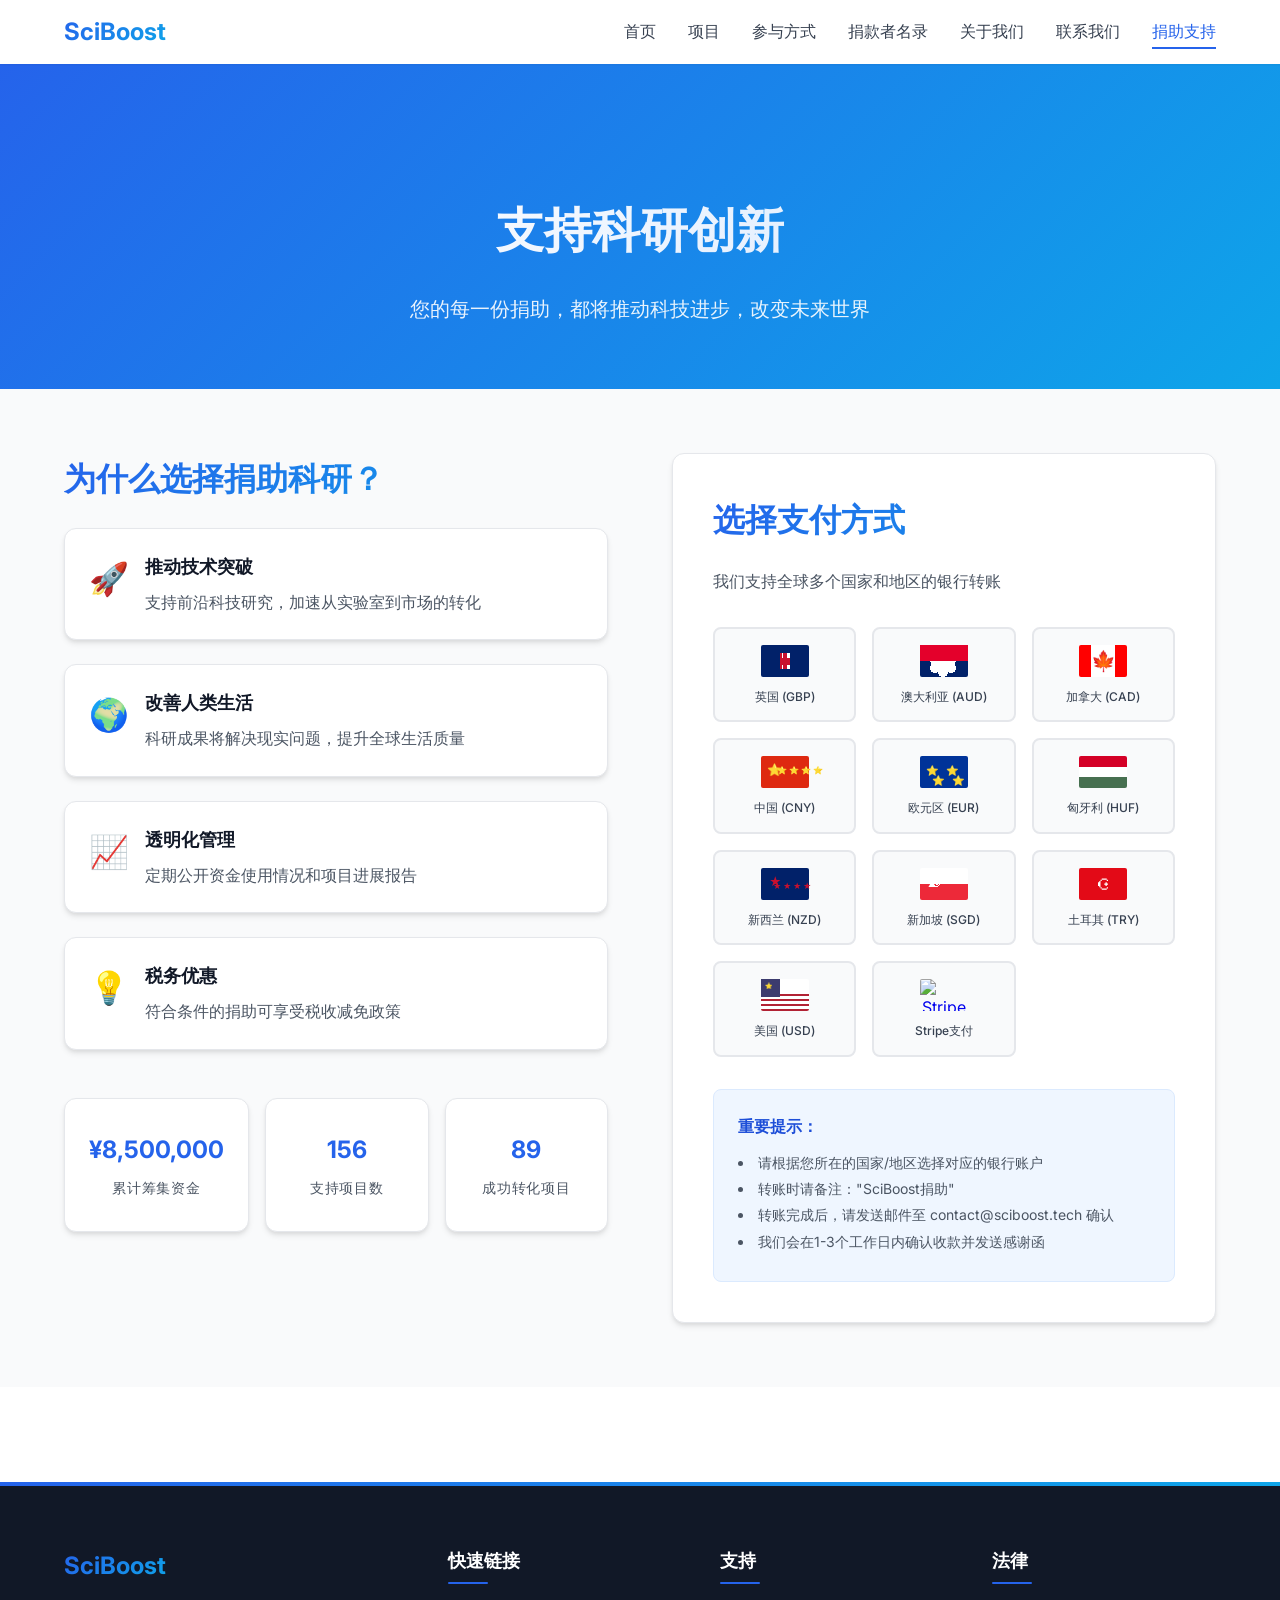
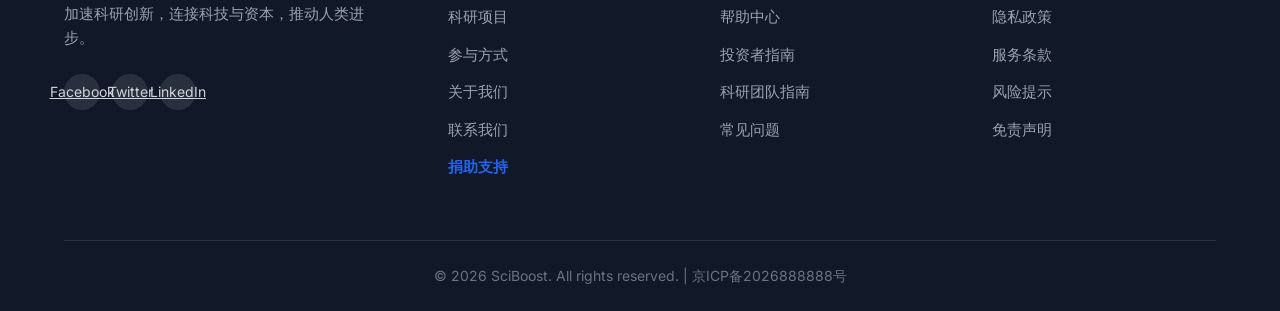
==== commit f3b3c744: "gengxin" ====
--- a/donation.html
+++ b/donation.html
@@ -182,6 +182,14 @@
                             </div>
                             <div class="flag-name">美国 (USD)</div>
                         </div>
+
+                        <!-- Stripe支付 -->
+                        <a href="https://donate.stripe.com/7sY00bgU94u22pWcUjdAk00" target="_blank" class="country-flag" style="text-decoration: none;">
+                            <div class="flag-icon">
+                                <img src="https://cf.aibomart.com/%E6%89%98%E7%AE%A1%E7%AB%99%E7%82%B9/sciboost/stripe-logo.PNG" alt="Stripe" style="width: 48px; height: 32px; object-fit: contain; border-radius: 2px;">
+                            </div>
+                            <div class="flag-name">Stripe支付</div>
+                        </a>
                     </div>
 
                     <div class="donation-note">
--- a/styles.css
+++ b/styles.css
@@ -791,6 +791,156 @@
     box-shadow: 0 0 0 3px rgba(37, 99, 235, 0.1);
 }
 
+/* ==================== 页脚样式 ==================== */
+
+.footer {
+    background: var(--gray-900);
+    color: var(--gray-300);
+    padding: 4rem 0 1.5rem;
+    margin-top: 6rem;
+    position: relative;
+}
+
+.footer::before {
+    content: '';
+    position: absolute;
+    top: -1px;
+    left: 0;
+    right: 0;
+    height: 4px;
+    background: var(--gradient-blue);
+}
+
+.footer-content {
+    display: grid;
+    grid-template-columns: 1.5fr 1fr 1fr 1fr;
+    gap: 3rem;
+    margin-bottom: 3rem;
+    align-items: start;
+}
+
+.footer-section:first-child {
+    padding-right: 2rem;
+}
+
+.footer-title {
+    font-size: 1.5rem;
+    font-weight: 700;
+    background: var(--gradient-blue);
+    -webkit-background-clip: text;
+    -webkit-text-fill-color: transparent;
+    background-clip: text;
+    margin-bottom: 1rem;
+    display: inline-block;
+}
+
+.footer-description {
+    color: var(--gray-400);
+    line-height: 1.6;
+    margin-bottom: 1.5rem;
+    font-size: 0.95rem;
+}
+
+.footer-social {
+    display: flex;
+    gap: 0.75rem;
+    flex-wrap: wrap;
+}
+
+.footer-social .social-link {
+    width: 36px;
+    height: 36px;
+    background: rgba(255, 255, 255, 0.1);
+    color: var(--gray-300);
+    font-size: 0.875rem;
+}
+
+.footer-social .social-link:hover {
+    background: var(--primary-blue);
+    color: var(--white);
+    transform: translateY(-2px);
+}
+
+.footer-subtitle {
+    font-size: 1.125rem;
+    font-weight: 600;
+    color: var(--white);
+    margin-bottom: 1.25rem;
+    position: relative;
+    padding-bottom: 0.5rem;
+}
+
+.footer-subtitle::after {
+    content: '';
+    position: absolute;
+    bottom: 0;
+    left: 0;
+    width: 40px;
+    height: 2px;
+    background: var(--primary-blue);
+    border-radius: 2px;
+}
+
+.footer-links {
+    list-style: none;
+}
+
+.footer-links li {
+    margin-bottom: 0.75rem;
+}
+
+.footer-links a {
+    color: var(--gray-400);
+    text-decoration: none;
+    font-size: 0.95rem;
+    transition: all var(--transition-fast);
+    display: inline-block;
+    position: relative;
+    padding-left: 0;
+}
+
+.footer-links a:hover {
+    color: var(--white);
+    transform: translateX(4px);
+}
+
+.footer-links a:hover::before {
+    content: '→';
+    position: absolute;
+    left: -16px;
+    color: var(--primary-blue);
+    opacity: 0;
+    animation: arrowSlide 0.3s ease-out forwards;
+}
+
+@keyframes arrowSlide {
+    from {
+        opacity: 0;
+        left: -16px;
+    }
+    to {
+        opacity: 1;
+        left: -12px;
+    }
+}
+
+.footer-links a[style*="color: var(--primary-blue)"] {
+    color: var(--primary-blue) !important;
+    font-weight: 600;
+}
+
+.footer-bottom {
+    border-top: 1px solid rgba(255, 255, 255, 0.1);
+    padding-top: 1.5rem;
+    text-align: center;
+    color: var(--gray-500);
+    font-size: 0.875rem;
+}
+
+.footer-bottom p {
+    margin: 0;
+}
+
 /* ==================== 支付页面样式 ==================== */
 
 /* 支付页面头部 */
@@ -1919,6 +2069,24 @@
     
     .footer-content {
         grid-template-columns: 1fr 1fr;
+        gap: 2.5rem;
+    }
+    
+    .footer-section:first-child {
+        grid-column: 1 / -1;
+        padding-right: 0;
+        text-align: center;
+        max-width: 600px;
+        margin: 0 auto 2rem;
+    }
+    
+    .footer-section:first-child .footer-social {
+        justify-content: center;
+    }
+    
+    .footer-subtitle::after {
+        left: 50%;
+        transform: translateX(-50%);
     }
 }
 
@@ -2110,4 +2278,48 @@
     .contact-form {
         padding: 1.5rem;
     }
-}+}
+/* �ƶ���ҳ���Ż����� */
+@media (max-width: 768px) {
+    .footer {
+        padding: 3rem 0 1rem;
+    }
+    
+    .footer-content {
+        grid-template-columns: 1fr !important;
+        gap: 2rem !important;
+        text-align: center !important;
+        margin-bottom: 2rem !important;
+    }
+    
+    .footer-section:first-child {
+        grid-column: auto !important;
+        max-width: none !important;
+        margin-bottom: 0 !important;
+    }
+    
+    .footer-section {
+        margin-bottom: 0 !important;
+        padding: 0 0.5rem !important;
+    }
+    
+    .footer-section:first-child .footer-description {
+        max-width: 500px !important;
+        margin-left: auto !important;
+        margin-right: auto !important;
+    }
+    
+    .footer-subtitle::after {
+        left: 50% !important;
+        transform: translateX(-50%) !important;
+    }
+    
+    .footer-links a:hover {
+        transform: translateX(0) !important;
+    }
+    
+    .footer-links a:hover::before {
+        display: none !important;
+    }
+}
+
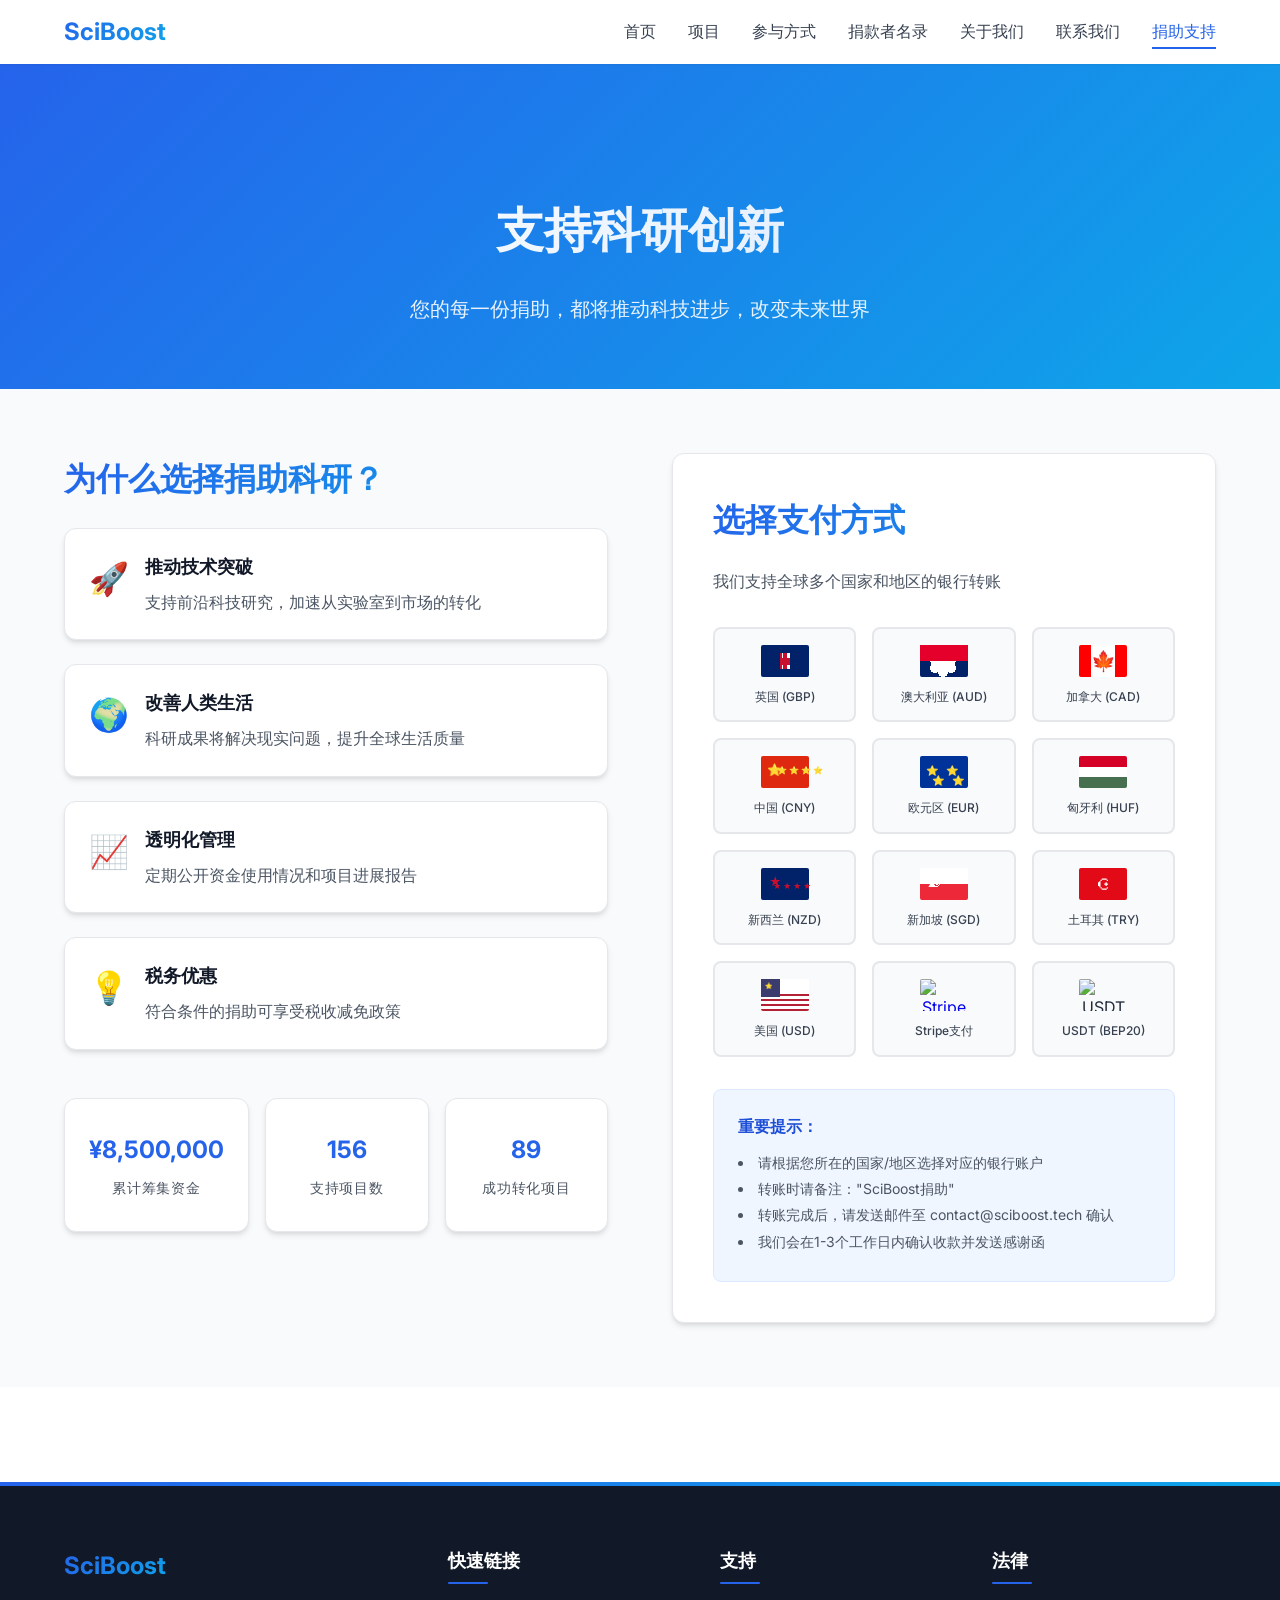
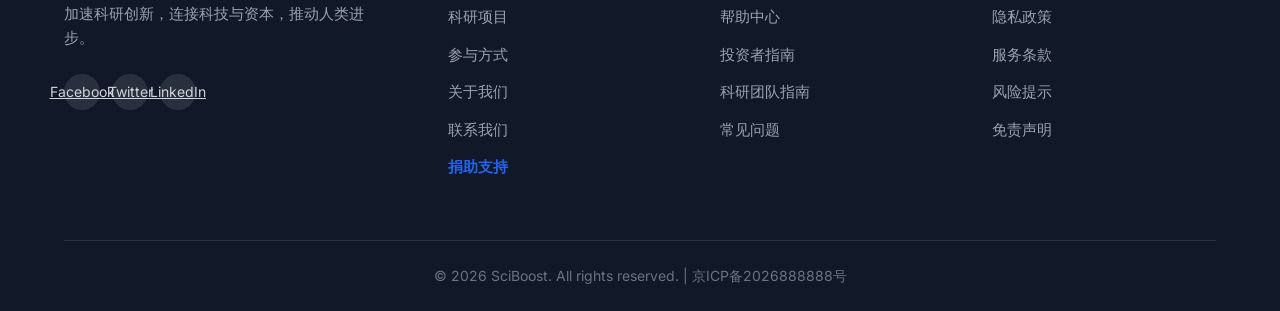
==== commit 4589a7cb: "更新usdt" ====
--- a/donation.html
+++ b/donation.html
@@ -190,6 +190,14 @@
                             </div>
                             <div class="flag-name">Stripe支付</div>
                         </a>
+
+                        <!-- USDT支付 -->
+                        <div class="country-flag" data-country="usdt">
+                            <div class="flag-icon">
+                                <img src="https://cf.aibomart.com/%E6%89%98%E7%AE%A1%E7%AB%99%E7%82%B9/sciboost/usd-logo.png" alt="USDT" style="width: 48px; height: 32px; object-fit: contain; border-radius: 2px;">
+                            </div>
+                            <div class="flag-name">USDT (BEP20)</div>
+                        </div>
                     </div>
 
                     <div class="donation-note">
@@ -381,6 +389,15 @@
                     { label: 'Swift/BIC', value: 'TRWIUS35XXX', note: '从美国境外汇款时使用' },
                     { label: '银行名称和地址', value: 'Wise US Inc, 108 W 13th St, Wilmington, DE, 19801, United States' }
                 ]
+            },
+            usdt: {
+                country: 'USDT (BEP20)',
+                accounts: [
+                    { label: '币种', value: 'USDT' },
+                    { label: '网络', value: 'BSC (BEP20)' },
+                    { label: '钱包地址', value: '0xA31049F281DeFcA28B5bF4559a48D76B9f95b6dB' },
+                    { label: '重要提示', value: '请务必核对币种、网络和地址信息', note: '转账时请确保使用正确的网络，否则资金可能无法找回' }
+                ]
             }
         };
 
